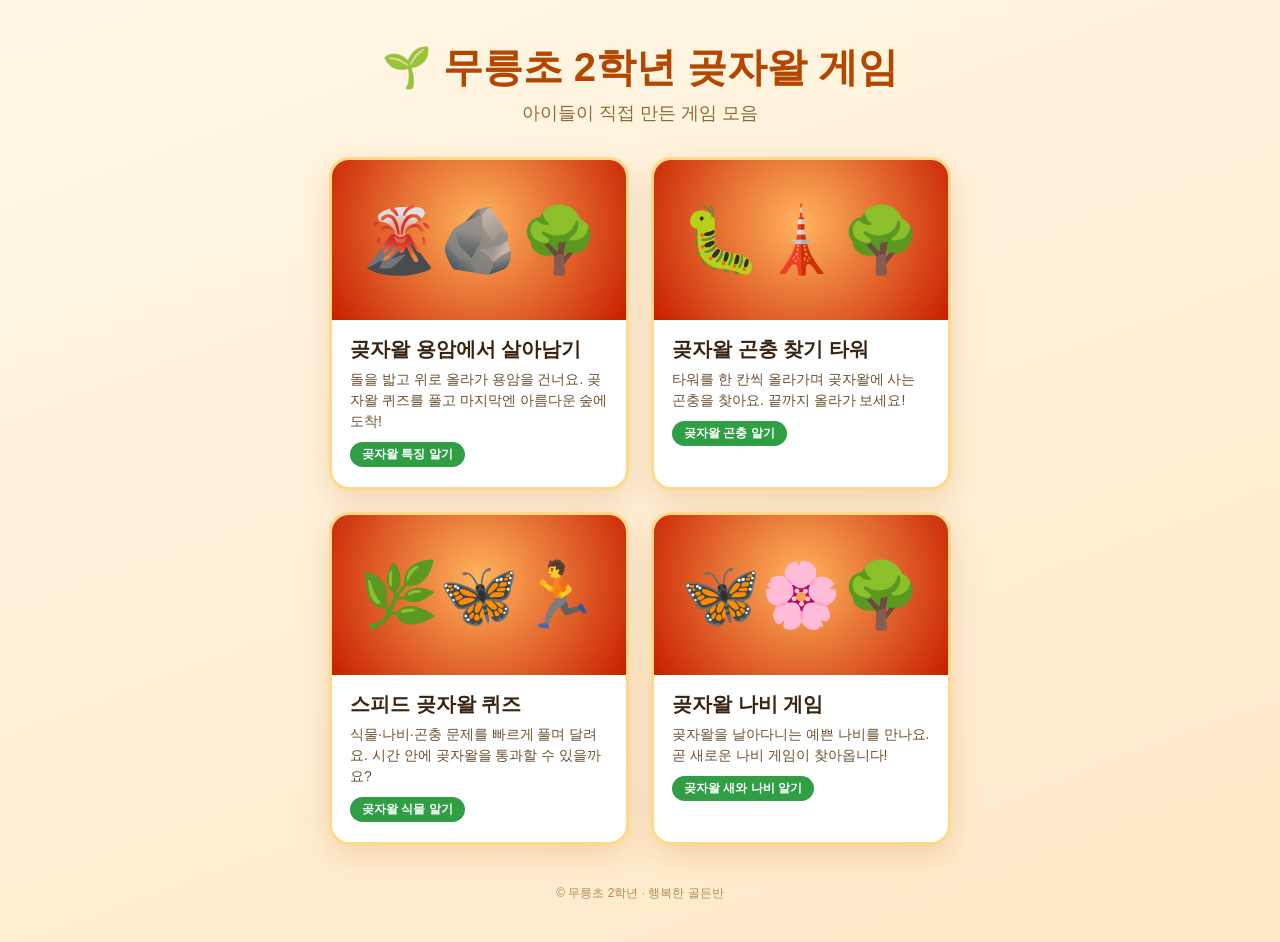
==== index.html @ 478e4949 "Update index.html" ====
<!DOCTYPE html>
<html lang="ko">
<head>
<meta charset="UTF-8" />
<meta name="viewport" content="width=device-width, initial-scale=1.0" />
<title>무릉초 2학년 곶자왈 게임 목록 </title>
<style>
  * { box-sizing: border-box; margin: 0; padding: 0; }
  body {
    min-height: 100vh;
    font-family: "Apple SD Gothic Neo", "Malgun Gothic", "Noto Sans KR", sans-serif;
    background: linear-gradient(160deg, #fff7e6, #ffe9c7);
    color: #3a2410;
    display: flex; flex-direction: column; align-items: center;
    padding: 40px 20px;
  }
  h1 { font-size: clamp(24px, 5vw, 40px); color: #b34700; margin-bottom: 6px; }
  p.sub { color: #8a6a3a; margin-bottom: 32px; font-size: clamp(13px, 2.5vw, 18px); }
  .cards { display: flex; flex-wrap: wrap; gap: 22px; justify-content: center; max-width: 900px; }
  .card {
    width: 300px; background: #fff; border-radius: 20px; overflow: hidden;
    box-shadow: 0 10px 30px rgba(180,90,0,0.18); text-decoration: none; color: inherit;
    transition: transform .12s, box-shadow .12s; border: 3px solid #ffd98a;
  }
  .card:hover { transform: translateY(-6px); box-shadow: 0 16px 40px rgba(180,90,0,0.28); }
  .thumb {
    height: 160px;
    background: radial-gradient(circle at 50% 40%, #ffb45e, #c81e00);
    display: flex; align-items: center; justify-content: center; font-size: 64px;
  }
  .card .body { padding: 16px 18px 20px; }
  .card h2 { font-size: 20px; margin-bottom: 6px; }
  .card p { font-size: 14px; color: #6b5030; line-height: 1.5; }
  .badge { display: inline-block; margin-top: 10px; background: #2f9e44; color: #fff; font-size: 12px; font-weight: 700; padding: 4px 12px; border-radius: 999px; }
  footer { margin-top: 40px; color: #b08a55; font-size: 12px; }
</style>
</head>
<body>
  <h1>🌱 무릉초 2학년 곶자왈 게임</h1>
  <p class="sub">아이들이 직접 만든 게임 모음</p>
  <div class="cards">
    <a class="card" href="gotjawal-lava/">
      <div class="thumb">🌋🪨🌳</div>
      <div class="body">
        <h2>곶자왈 용암에서 살아남기</h2>
        <p>돌을 밟고 위로 올라가 용암을 건너요. 곶자왈 퀴즈를 풀고 마지막엔 아름다운 숲에 도착!</p>
        <span class="badge"> 곶자왈 특징 알기 </span>
      </div>
    </a>
    <a class="card" href="gotjawal-tower/">
      <div class="thumb">🐛🗼🌳</div>
      <div class="body">
        <h2>곶자왈 곤충 찾기 타워</h2>
        <p>타워를 한 칸씩 올라가며 곶자왈에 사는 곤충을 찾아요. 끝까지 올라가 보세요!</p>
        <span class="badge"> 곶자왈 곤충 알기 </span>
      </div>
    </a>
    <a class="card" href="gotjawal-speed/">
      <div class="thumb">🌿🦋🏃</div>
      <div class="body">
        <h2>스피드 곶자왈 퀴즈</h2>
        <p>식물·나비·곤충 문제를 빠르게 풀며 달려요. 시간 안에 곶자왈을 통과할 수 있을까요?</p>
        <span class="badge"> 곶자왈 식물 알기 </span>
      </div>
    </a>
    <a class="card" href="gotjawal-butterfly/">
      <div class="thumb">🦋🌸🌳</div>
      <div class="body">
        <h2>곶자왈 나비 게임</h2>
        <p>곶자왈을 날아다니는 예쁜 나비를 만나요. 곧 새로운 나비 게임이 찾아옵니다!</p>
        <span class="badge"> 곶자왈 새와 나비 알기 </span>
      </div>
    </a>
  </div>
  <footer>© 무릉초 2학년 · 행복한 골든반 </footer>
</body>
</html>
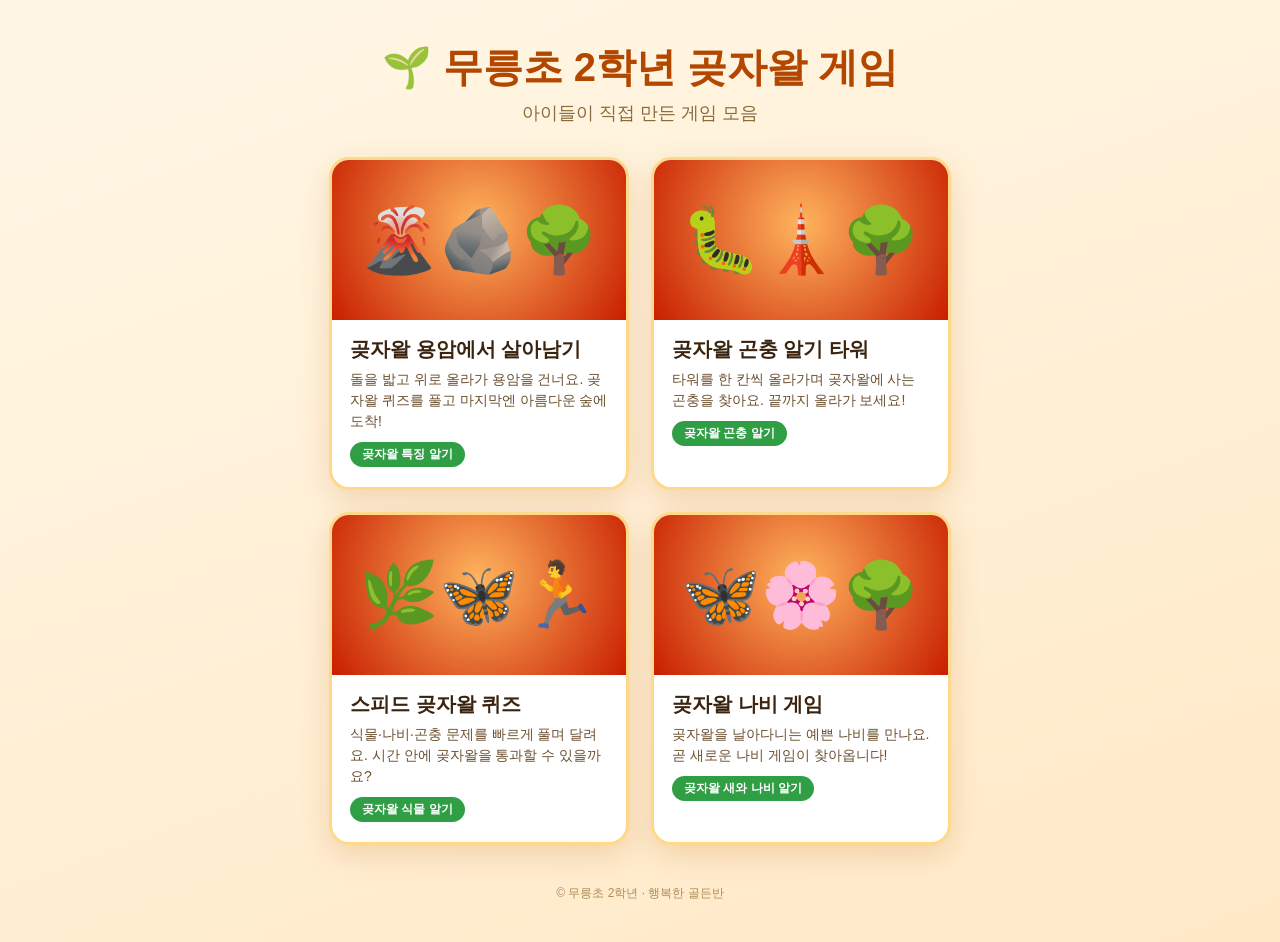
==== commit ddfc1c42: "Update index.html" ====
--- a/index.html
+++ b/index.html
@@ -50,7 +50,7 @@
     <a class="card" href="gotjawal-tower/">
       <div class="thumb">🐛🗼🌳</div>
       <div class="body">
-        <h2>곶자왈 곤충 찾기 타워</h2>
+        <h2>곶자왈 곤충 알기 타워</h2>
         <p>타워를 한 칸씩 올라가며 곶자왈에 사는 곤충을 찾아요. 끝까지 올라가 보세요!</p>
         <span class="badge"> 곶자왈 곤충 알기 </span>
       </div>
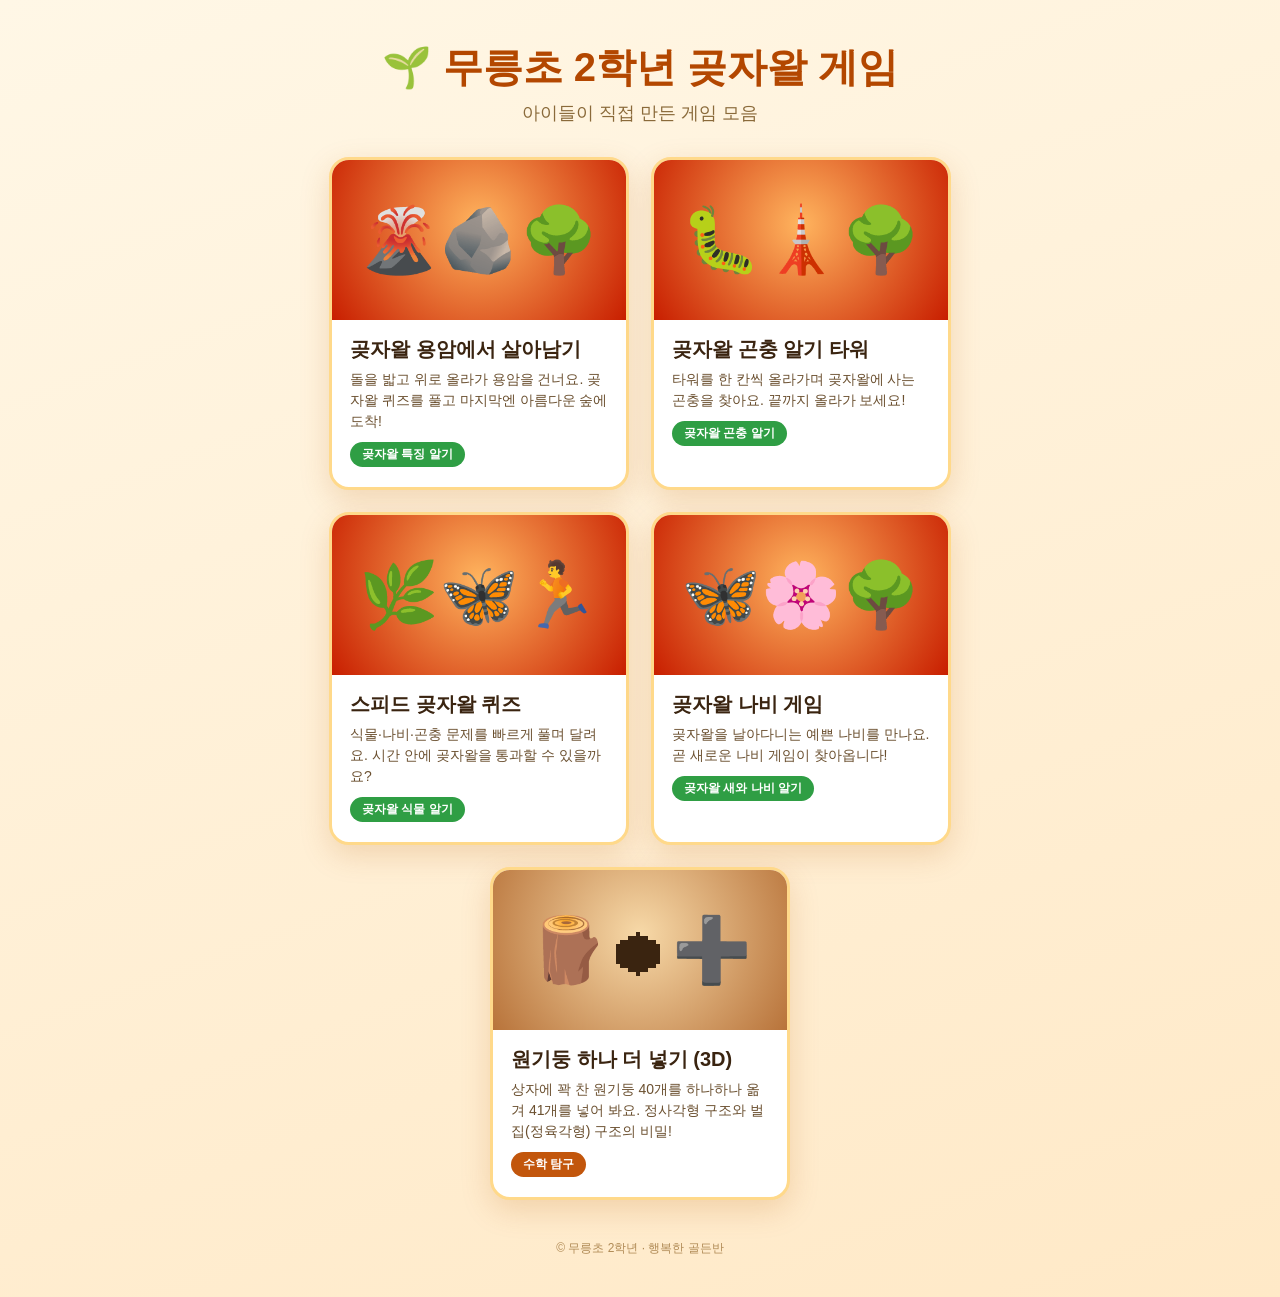
==== commit 5121d6a4: "원기둥 하나 더 넣기 3D 수학 탐구 게임 추가 상자에 꽉 찬 원기둥 40개를 하나씩 끌어 옮겨 정육각형 구조로 41개를 넣어 보는 Three.js 게임. 도전·탐구·실험실·퀴즈 " ====
--- a/index.html
+++ b/index.html
@@ -71,6 +71,14 @@
         <span class="badge"> 곶자왈 새와 나비 알기 </span>
       </div>
     </a>
+    <a class="card" href="cylinder-plus-one/">
+      <div class="thumb" style="background: radial-gradient(circle at 50% 40%, #f7d9a8, #b8733a);">🪵⬢➕</div>
+      <div class="body">
+        <h2>원기둥 하나 더 넣기 (3D)</h2>
+        <p>상자에 꽉 찬 원기둥 40개를 하나하나 옮겨 41개를 넣어 봐요. 정사각형 구조와 벌집(정육각형) 구조의 비밀!</p>
+        <span class="badge" style="background:#c2560c"> 수학 탐구 </span>
+      </div>
+    </a>
   </div>
   <footer>© 무릉초 2학년 · 행복한 골든반 </footer>
 </body>
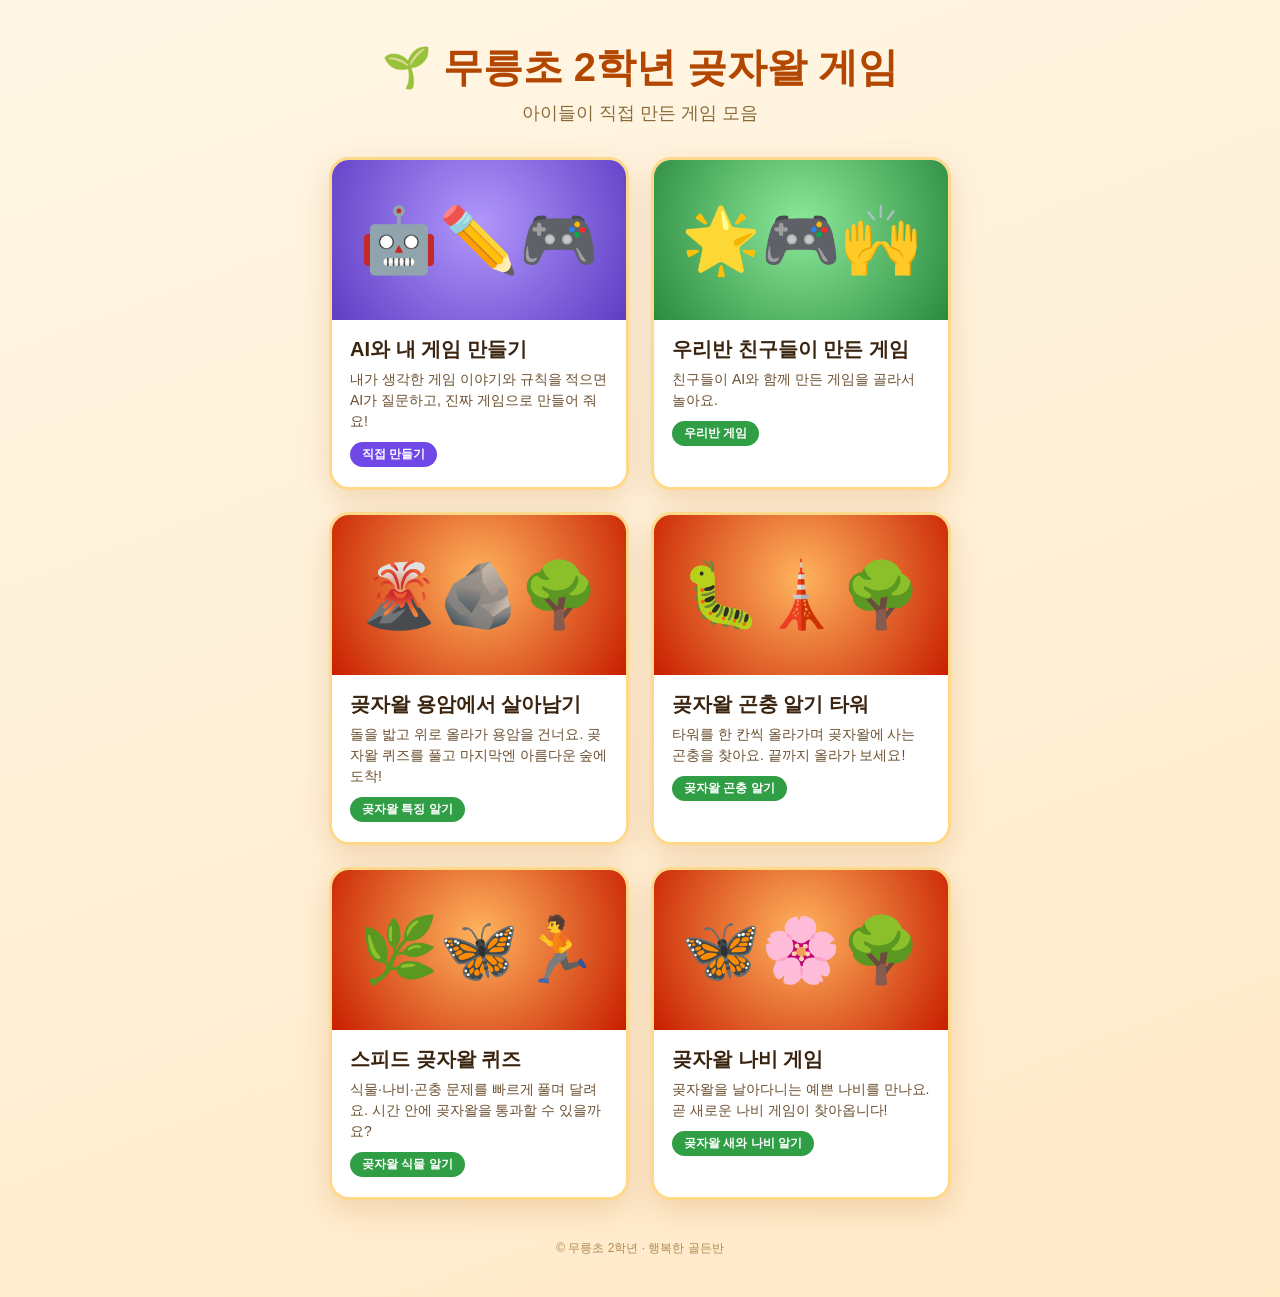
==== commit 85fe9eaf: "AI와 게임 만들기 사이트 추가 아이들이 컨셉과 규칙을 적으면 AI가 질문하고, 대답을 반영해 HTML 게임을 만들어 주는 페이지. - game-maker/: 만들기(음성 입력, " ====
--- a/index.html
+++ b/index.html
@@ -39,6 +39,22 @@
   <h1>🌱 무릉초 2학년 곶자왈 게임</h1>
   <p class="sub">아이들이 직접 만든 게임 모음</p>
   <div class="cards">
+    <a class="card" href="game-maker/">
+      <div class="thumb" style="background: radial-gradient(circle at 50% 40%, #b197fc, #5f3dc4);">🤖✏️🎮</div>
+      <div class="body">
+        <h2>AI와 내 게임 만들기</h2>
+        <p>내가 생각한 게임 이야기와 규칙을 적으면 AI가 질문하고, 진짜 게임으로 만들어 줘요!</p>
+        <span class="badge" style="background:#7048e8"> 직접 만들기 </span>
+      </div>
+    </a>
+    <a class="card" href="game-maker/gallery.html">
+      <div class="thumb" style="background: radial-gradient(circle at 50% 40%, #8ce99a, #2b8a3e);">🌟🎮🙌</div>
+      <div class="body">
+        <h2>우리반 친구들이 만든 게임</h2>
+        <p>친구들이 AI와 함께 만든 게임을 골라서 놀아요.</p>
+        <span class="badge"> 우리반 게임 </span>
+      </div>
+    </a>
     <a class="card" href="gotjawal-lava/">
       <div class="thumb">🌋🪨🌳</div>
       <div class="body">
@@ -71,14 +87,6 @@
         <span class="badge"> 곶자왈 새와 나비 알기 </span>
       </div>
     </a>
-    <a class="card" href="cylinder-plus-one/">
-      <div class="thumb" style="background: radial-gradient(circle at 50% 40%, #f7d9a8, #b8733a);">🪵⬢➕</div>
-      <div class="body">
-        <h2>원기둥 하나 더 넣기 (3D)</h2>
-        <p>상자에 꽉 찬 원기둥 40개를 하나하나 옮겨 41개를 넣어 봐요. 정사각형 구조와 벌집(정육각형) 구조의 비밀!</p>
-        <span class="badge" style="background:#c2560c"> 수학 탐구 </span>
-      </div>
-    </a>
   </div>
   <footer>© 무릉초 2학년 · 행복한 골든반 </footer>
 </body>
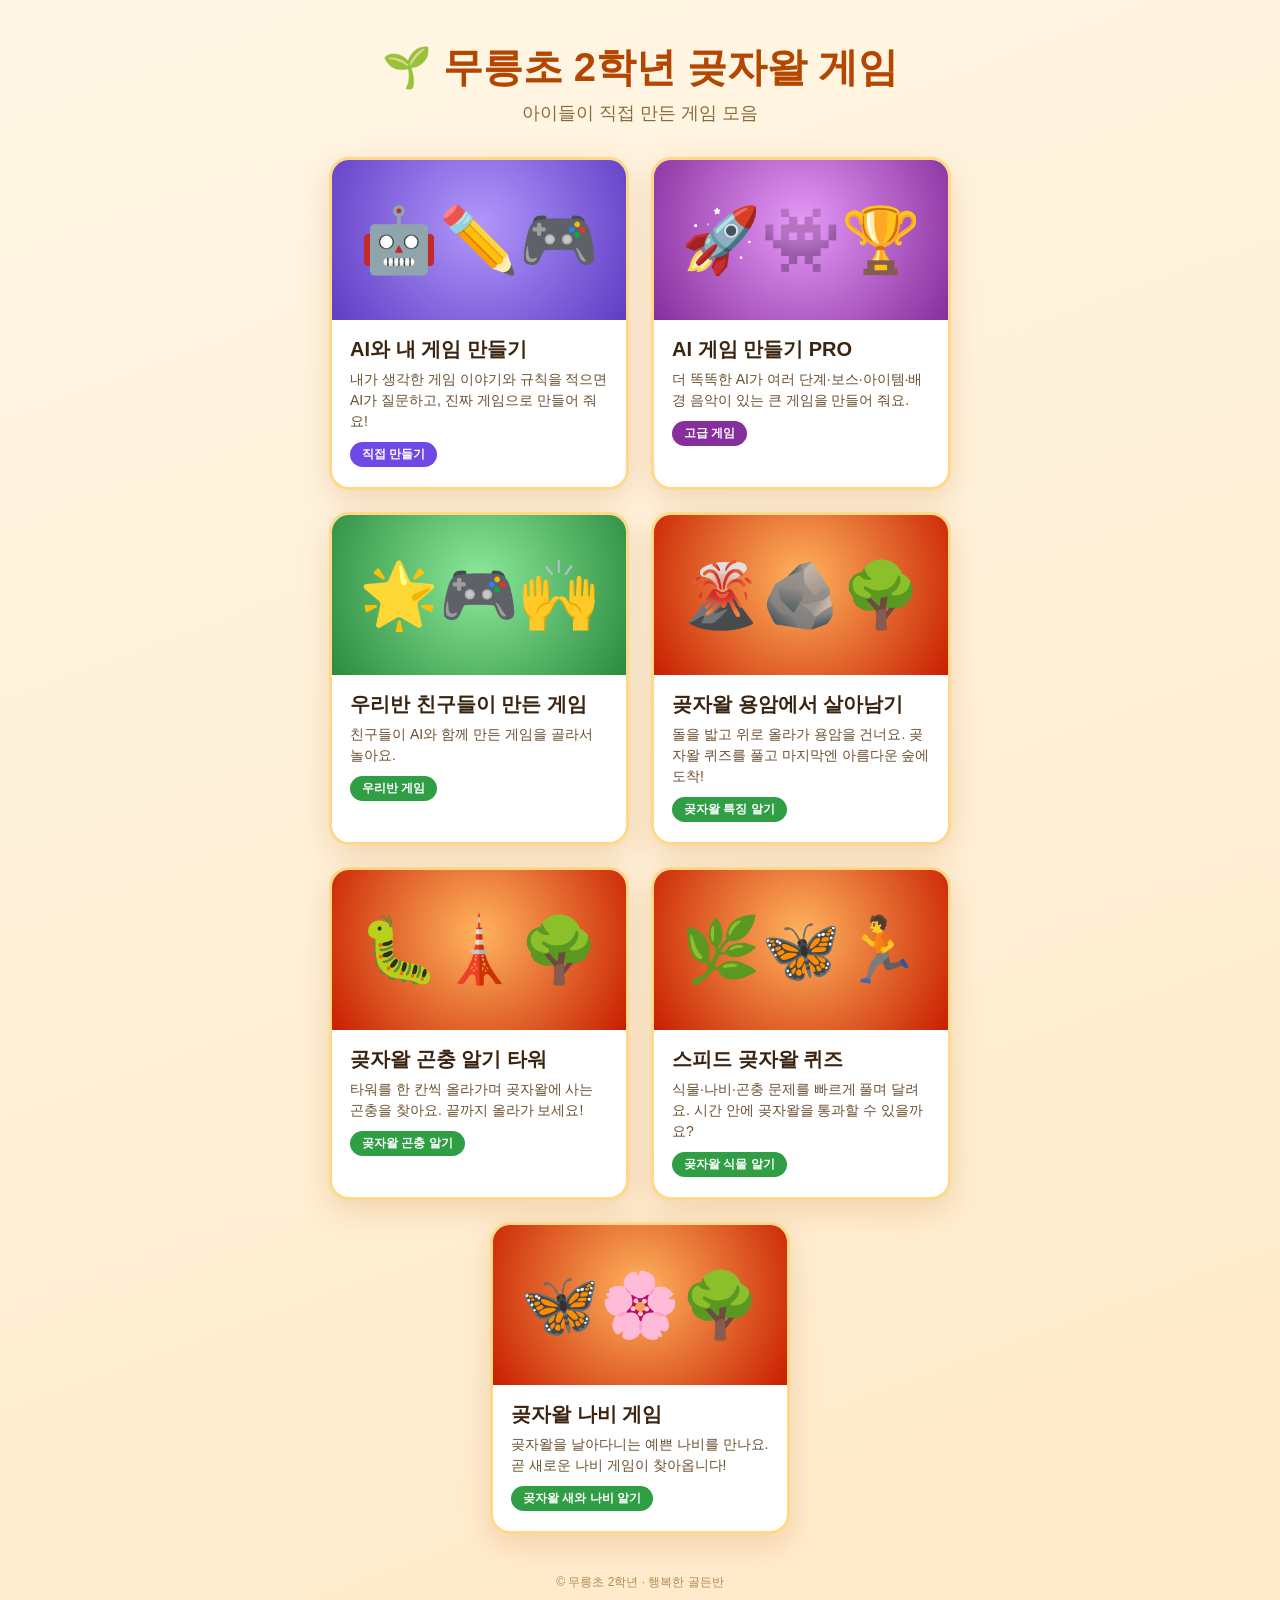
==== commit 35618787: "game-maker: 그림 넣기, 저장/불러오기, 갤러리 게임 고치기, PRO(Opus) 추가 - 그림 최대 3장(카메라 가능, 흰 배경 지우기) → AI가 보고 게임에 "__IM" ====
--- a/index.html
+++ b/index.html
@@ -47,6 +47,14 @@
         <span class="badge" style="background:#7048e8"> 직접 만들기 </span>
       </div>
     </a>
+    <a class="card" href="game-maker/pro/">
+      <div class="thumb" style="background: radial-gradient(circle at 50% 40%, #e599f7, #862e9c);">🚀👾🏆</div>
+      <div class="body">
+        <h2>AI 게임 만들기 PRO</h2>
+        <p>더 똑똑한 AI가 여러 단계·보스·아이템·배경 음악이 있는 큰 게임을 만들어 줘요.</p>
+        <span class="badge" style="background:#862e9c"> 고급 게임 </span>
+      </div>
+    </a>
     <a class="card" href="game-maker/gallery.html">
       <div class="thumb" style="background: radial-gradient(circle at 50% 40%, #8ce99a, #2b8a3e);">🌟🎮🙌</div>
       <div class="body">
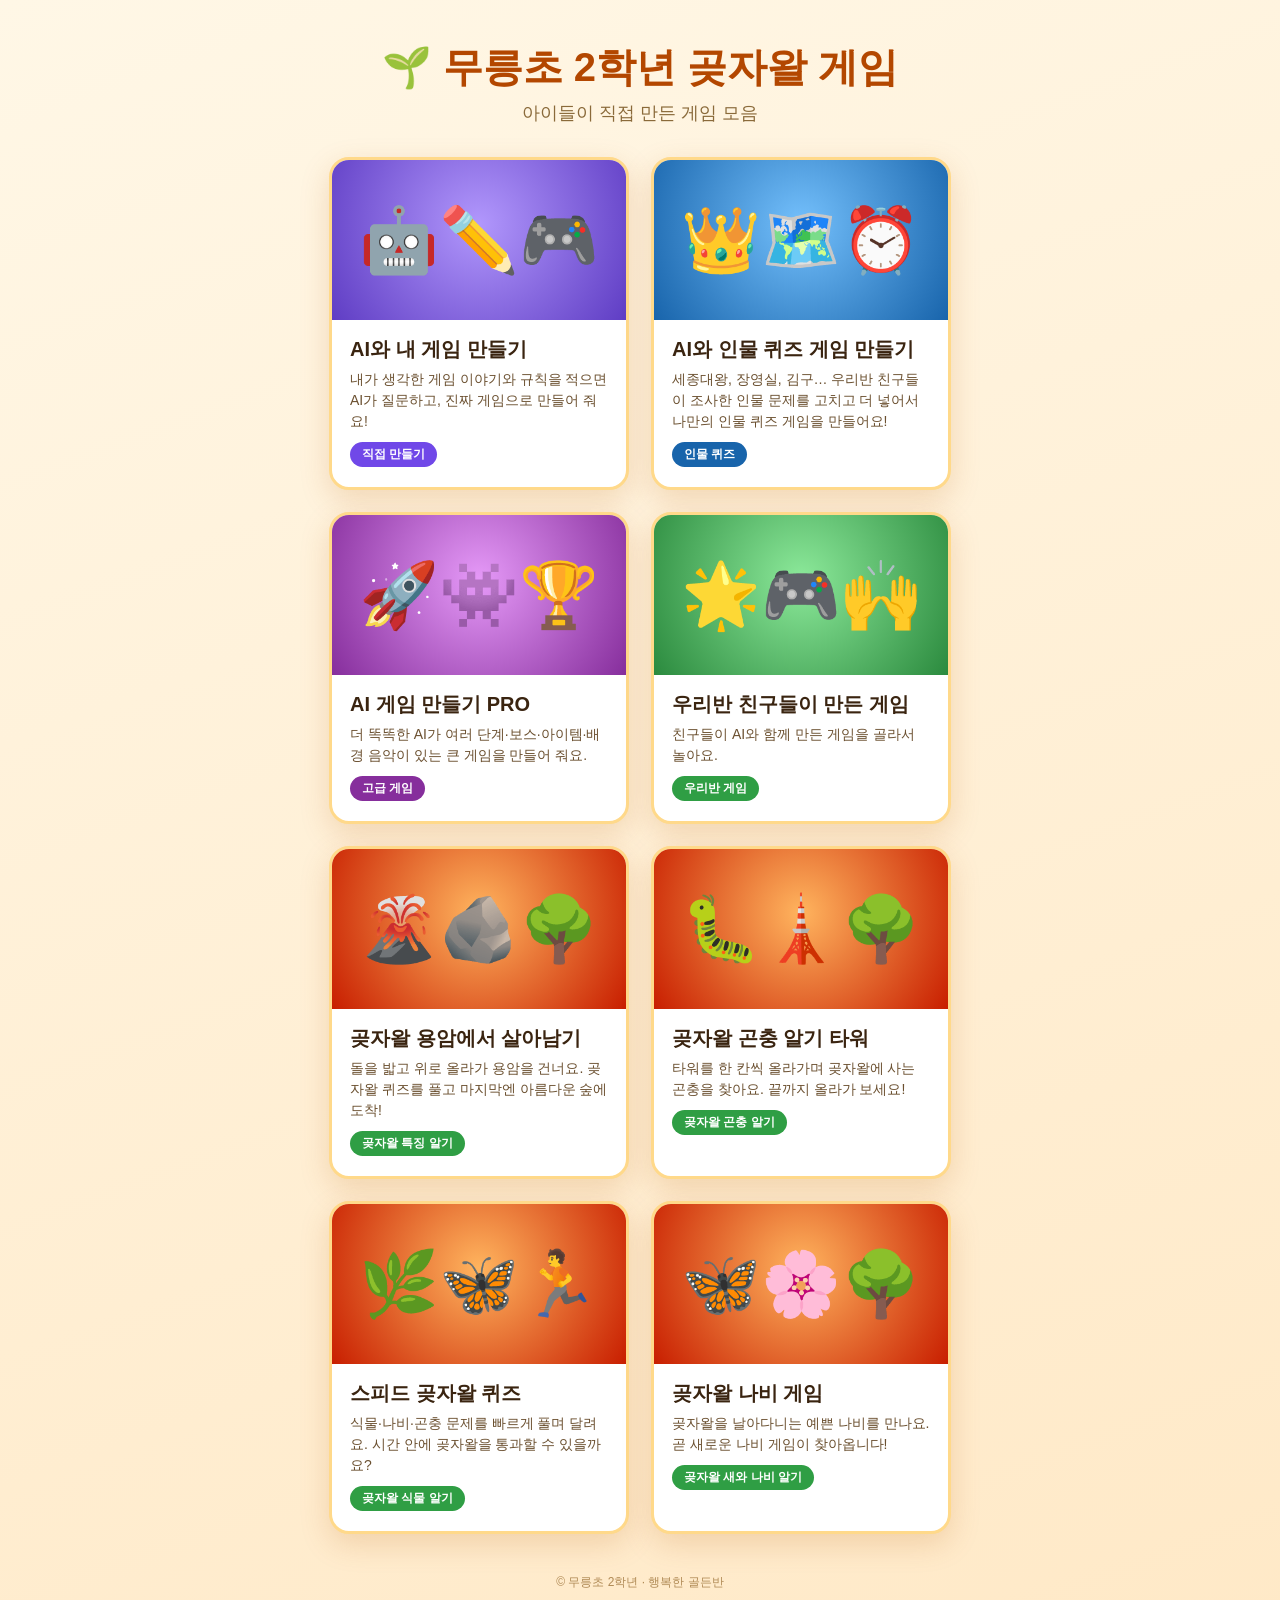
==== commit fb6af8cb: "game-maker: 인물 퀴즈 게임 만들기 화면 추가 (game-maker/quiz/) - 인물 10명(세종대왕·정조·장영실·최무선·문익점·김만덕·김홍도·신사임당·김정호·김구) " ====
--- a/index.html
+++ b/index.html
@@ -45,6 +45,14 @@
         <h2>AI와 내 게임 만들기</h2>
         <p>내가 생각한 게임 이야기와 규칙을 적으면 AI가 질문하고, 진짜 게임으로 만들어 줘요!</p>
         <span class="badge" style="background:#7048e8"> 직접 만들기 </span>
+      </div>
+    </a>
+    <a class="card" href="game-maker/quiz/">
+      <div class="thumb" style="background: radial-gradient(circle at 50% 40%, #74c0fc, #1864ab);">👑🗺️⏰</div>
+      <div class="body">
+        <h2>AI와 인물 퀴즈 게임 만들기</h2>
+        <p>세종대왕, 장영실, 김구… 우리반 친구들이 조사한 인물 문제를 고치고 더 넣어서 나만의 인물 퀴즈 게임을 만들어요!</p>
+        <span class="badge" style="background:#1864ab"> 인물 퀴즈 </span>
       </div>
     </a>
     <a class="card" href="game-maker/pro/">
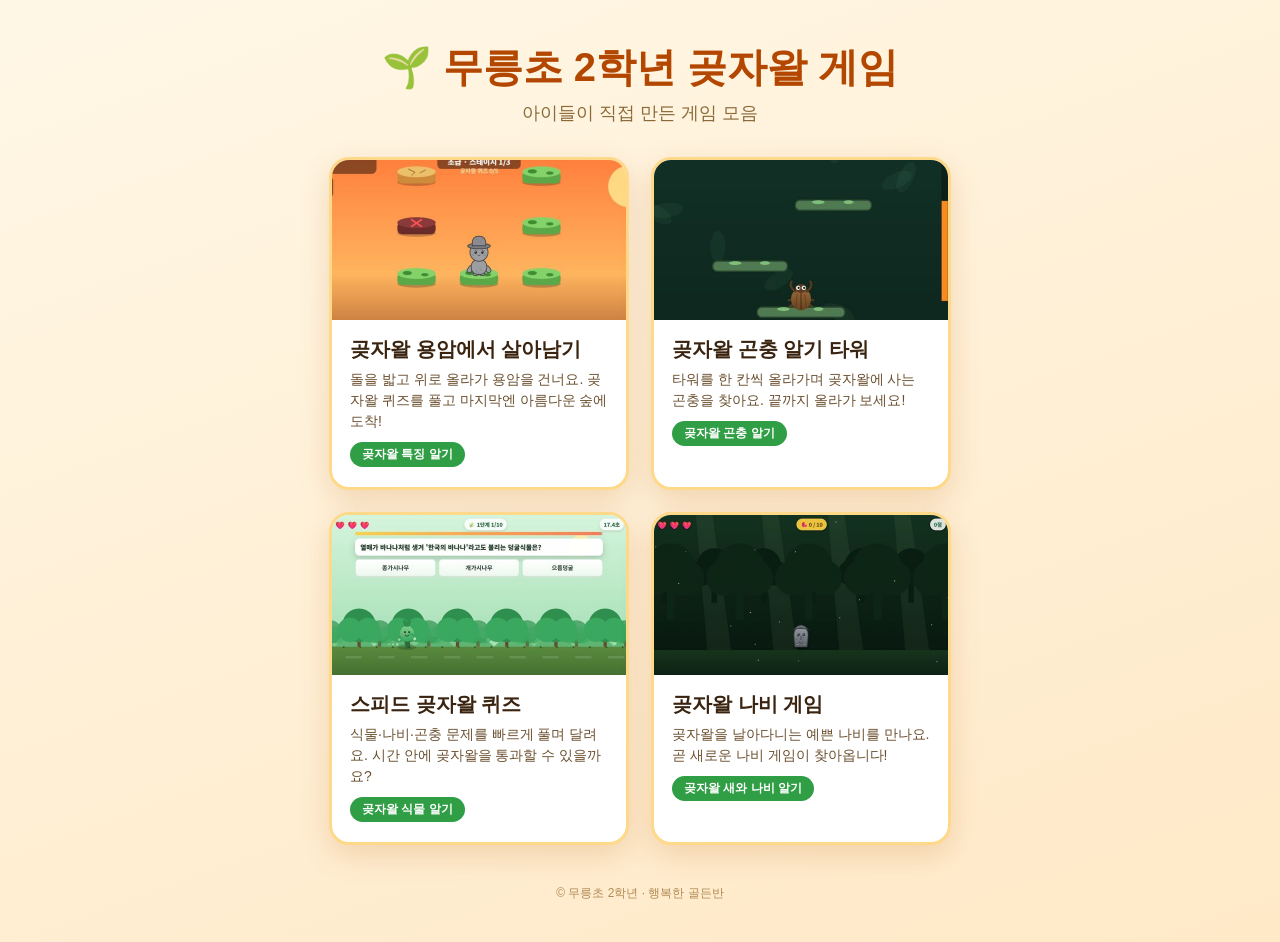
==== commit 586933cf: "인물 퀴즈 자동 반영, 실제 화면 썸네일, 별점·소감, 휴대폰 놀이 개선 - 인물 퀴즈: 게임에 문제를 코드로 적지 않고 window.PERSON_QUIZ_DATA 로 넣어 줌  " ====
--- a/index.html
+++ b/index.html
@@ -26,8 +26,10 @@
   .thumb {
     height: 160px;
     background: radial-gradient(circle at 50% 40%, #ffb45e, #c81e00);
-    display: flex; align-items: center; justify-content: center; font-size: 64px;
+    display: flex; align-items: center; justify-content: center; font-size: 64px; overflow: hidden;
   }
+  .thumb img { width: 100%; height: 100%; object-fit: cover; display: block; }
+  @media (max-width: 680px) { .card { width: 100%; max-width: 420px; } .thumb { height: auto; aspect-ratio: 15 / 8; } body { padding: 28px 14px; } }
   .card .body { padding: 16px 18px 20px; }
   .card h2 { font-size: 20px; margin-bottom: 6px; }
   .card p { font-size: 14px; color: #6b5030; line-height: 1.5; }
@@ -39,40 +41,8 @@
   <h1>🌱 무릉초 2학년 곶자왈 게임</h1>
   <p class="sub">아이들이 직접 만든 게임 모음</p>
   <div class="cards">
-    <a class="card" href="game-maker/">
-      <div class="thumb" style="background: radial-gradient(circle at 50% 40%, #b197fc, #5f3dc4);">🤖✏️🎮</div>
-      <div class="body">
-        <h2>AI와 내 게임 만들기</h2>
-        <p>내가 생각한 게임 이야기와 규칙을 적으면 AI가 질문하고, 진짜 게임으로 만들어 줘요!</p>
-        <span class="badge" style="background:#7048e8"> 직접 만들기 </span>
-      </div>
-    </a>
-    <a class="card" href="game-maker/quiz/">
-      <div class="thumb" style="background: radial-gradient(circle at 50% 40%, #74c0fc, #1864ab);">👑🗺️⏰</div>
-      <div class="body">
-        <h2>AI와 인물 퀴즈 게임 만들기</h2>
-        <p>세종대왕, 장영실, 김구… 우리반 친구들이 조사한 인물 문제를 고치고 더 넣어서 나만의 인물 퀴즈 게임을 만들어요!</p>
-        <span class="badge" style="background:#1864ab"> 인물 퀴즈 </span>
-      </div>
-    </a>
-    <a class="card" href="game-maker/pro/">
-      <div class="thumb" style="background: radial-gradient(circle at 50% 40%, #e599f7, #862e9c);">🚀👾🏆</div>
-      <div class="body">
-        <h2>AI 게임 만들기 PRO</h2>
-        <p>더 똑똑한 AI가 여러 단계·보스·아이템·배경 음악이 있는 큰 게임을 만들어 줘요.</p>
-        <span class="badge" style="background:#862e9c"> 고급 게임 </span>
-      </div>
-    </a>
-    <a class="card" href="game-maker/gallery.html">
-      <div class="thumb" style="background: radial-gradient(circle at 50% 40%, #8ce99a, #2b8a3e);">🌟🎮🙌</div>
-      <div class="body">
-        <h2>우리반 친구들이 만든 게임</h2>
-        <p>친구들이 AI와 함께 만든 게임을 골라서 놀아요.</p>
-        <span class="badge"> 우리반 게임 </span>
-      </div>
-    </a>
     <a class="card" href="gotjawal-lava/">
-      <div class="thumb">🌋🪨🌳</div>
+      <div class="thumb"><img src="thumbs/gotjawal-lava.jpg" alt="게임 화면" loading="lazy" /></div>
       <div class="body">
         <h2>곶자왈 용암에서 살아남기</h2>
         <p>돌을 밟고 위로 올라가 용암을 건너요. 곶자왈 퀴즈를 풀고 마지막엔 아름다운 숲에 도착!</p>
@@ -80,7 +50,7 @@
       </div>
     </a>
     <a class="card" href="gotjawal-tower/">
-      <div class="thumb">🐛🗼🌳</div>
+      <div class="thumb"><img src="thumbs/gotjawal-tower.jpg" alt="게임 화면" loading="lazy" /></div>
       <div class="body">
         <h2>곶자왈 곤충 알기 타워</h2>
         <p>타워를 한 칸씩 올라가며 곶자왈에 사는 곤충을 찾아요. 끝까지 올라가 보세요!</p>
@@ -88,7 +58,7 @@
       </div>
     </a>
     <a class="card" href="gotjawal-speed/">
-      <div class="thumb">🌿🦋🏃</div>
+      <div class="thumb"><img src="thumbs/gotjawal-speed.jpg" alt="게임 화면" loading="lazy" /></div>
       <div class="body">
         <h2>스피드 곶자왈 퀴즈</h2>
         <p>식물·나비·곤충 문제를 빠르게 풀며 달려요. 시간 안에 곶자왈을 통과할 수 있을까요?</p>
@@ -96,7 +66,7 @@
       </div>
     </a>
     <a class="card" href="gotjawal-butterfly/">
-      <div class="thumb">🦋🌸🌳</div>
+      <div class="thumb"><img src="thumbs/gotjawal-butterfly.jpg" alt="게임 화면" loading="lazy" /></div>
       <div class="body">
         <h2>곶자왈 나비 게임</h2>
         <p>곶자왈을 날아다니는 예쁜 나비를 만나요. 곧 새로운 나비 게임이 찾아옵니다!</p>
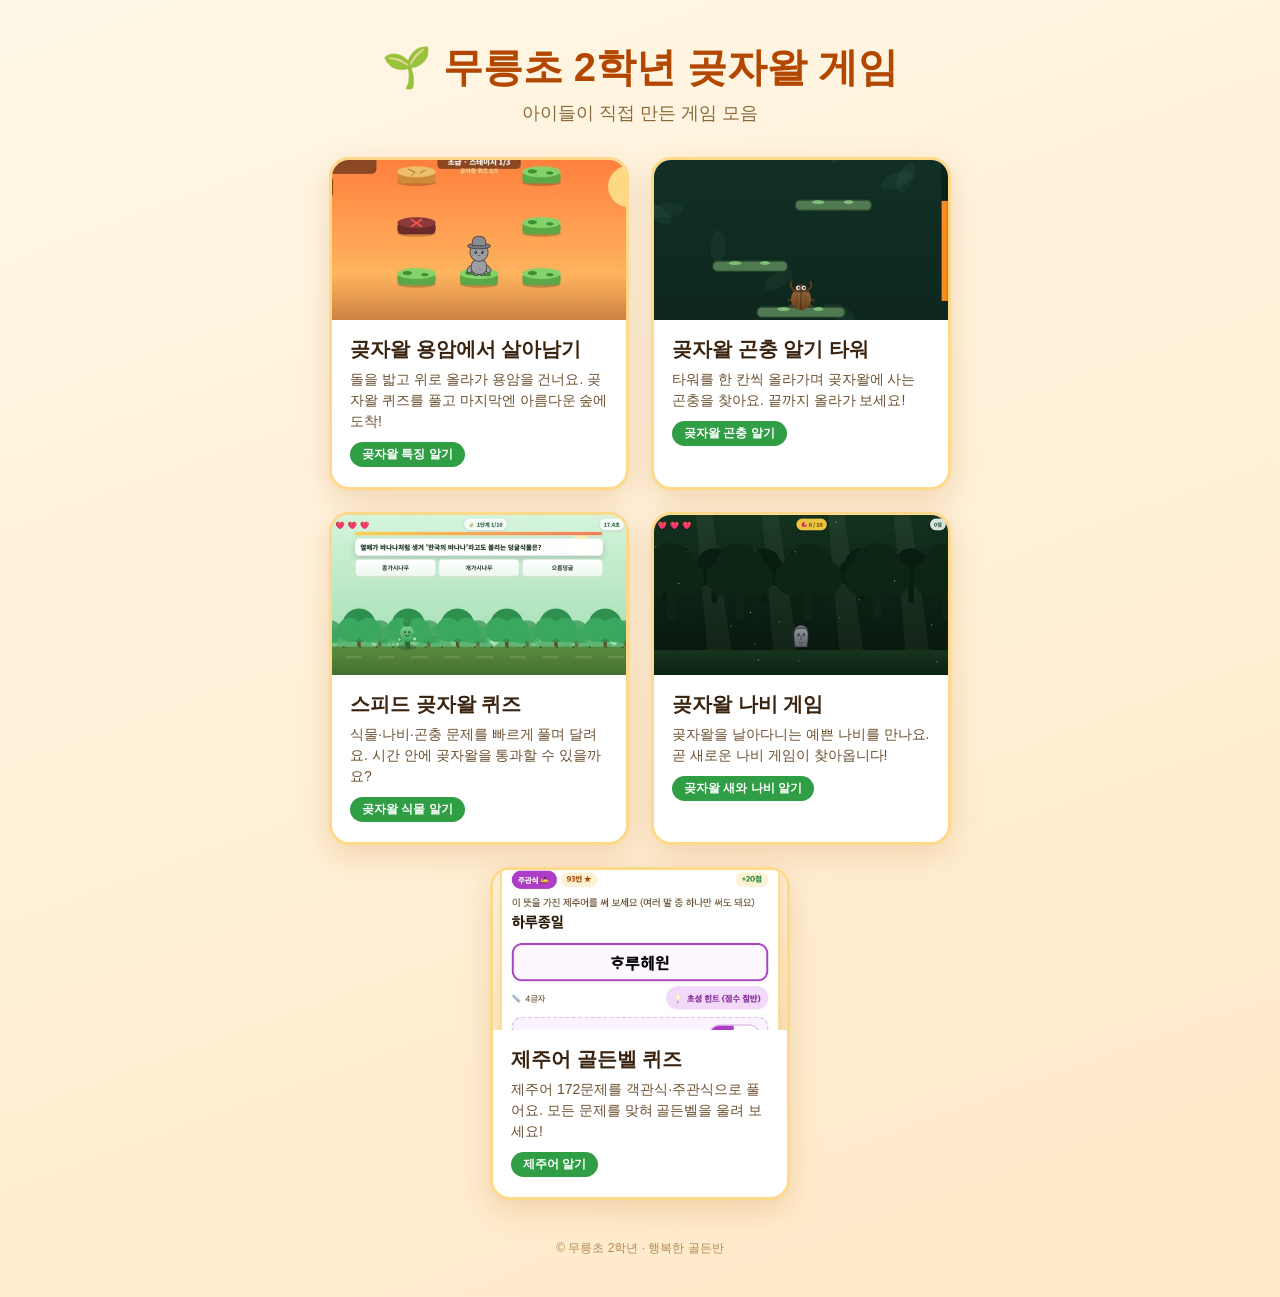
==== commit 0200ac37: "제주어 골든벨 퀴즈 추가 (jeju-quiz/): 172문제, 객관식·주관식 무작위, 아래아 버튼판 - 문제마다 객관식/주관식이 그때그때 무작위로 정해짐 - 주관식은 ㅔ/ㅐ·아래아" ====
--- a/index.html
+++ b/index.html
@@ -73,6 +73,14 @@
         <span class="badge"> 곶자왈 새와 나비 알기 </span>
       </div>
     </a>
+    <a class="card" href="jeju-quiz/">
+      <div class="thumb"><img src="thumbs/jeju-quiz.jpg" alt="게임 화면" loading="lazy" /></div>
+      <div class="body">
+        <h2>제주어 골든벨 퀴즈</h2>
+        <p>제주어 172문제를 객관식·주관식으로 풀어요. 모든 문제를 맞혀 골든벨을 울려 보세요!</p>
+        <span class="badge"> 제주어 알기 </span>
+      </div>
+    </a>
   </div>
   <footer>© 무릉초 2학년 · 행복한 골든반 </footer>
 </body>
